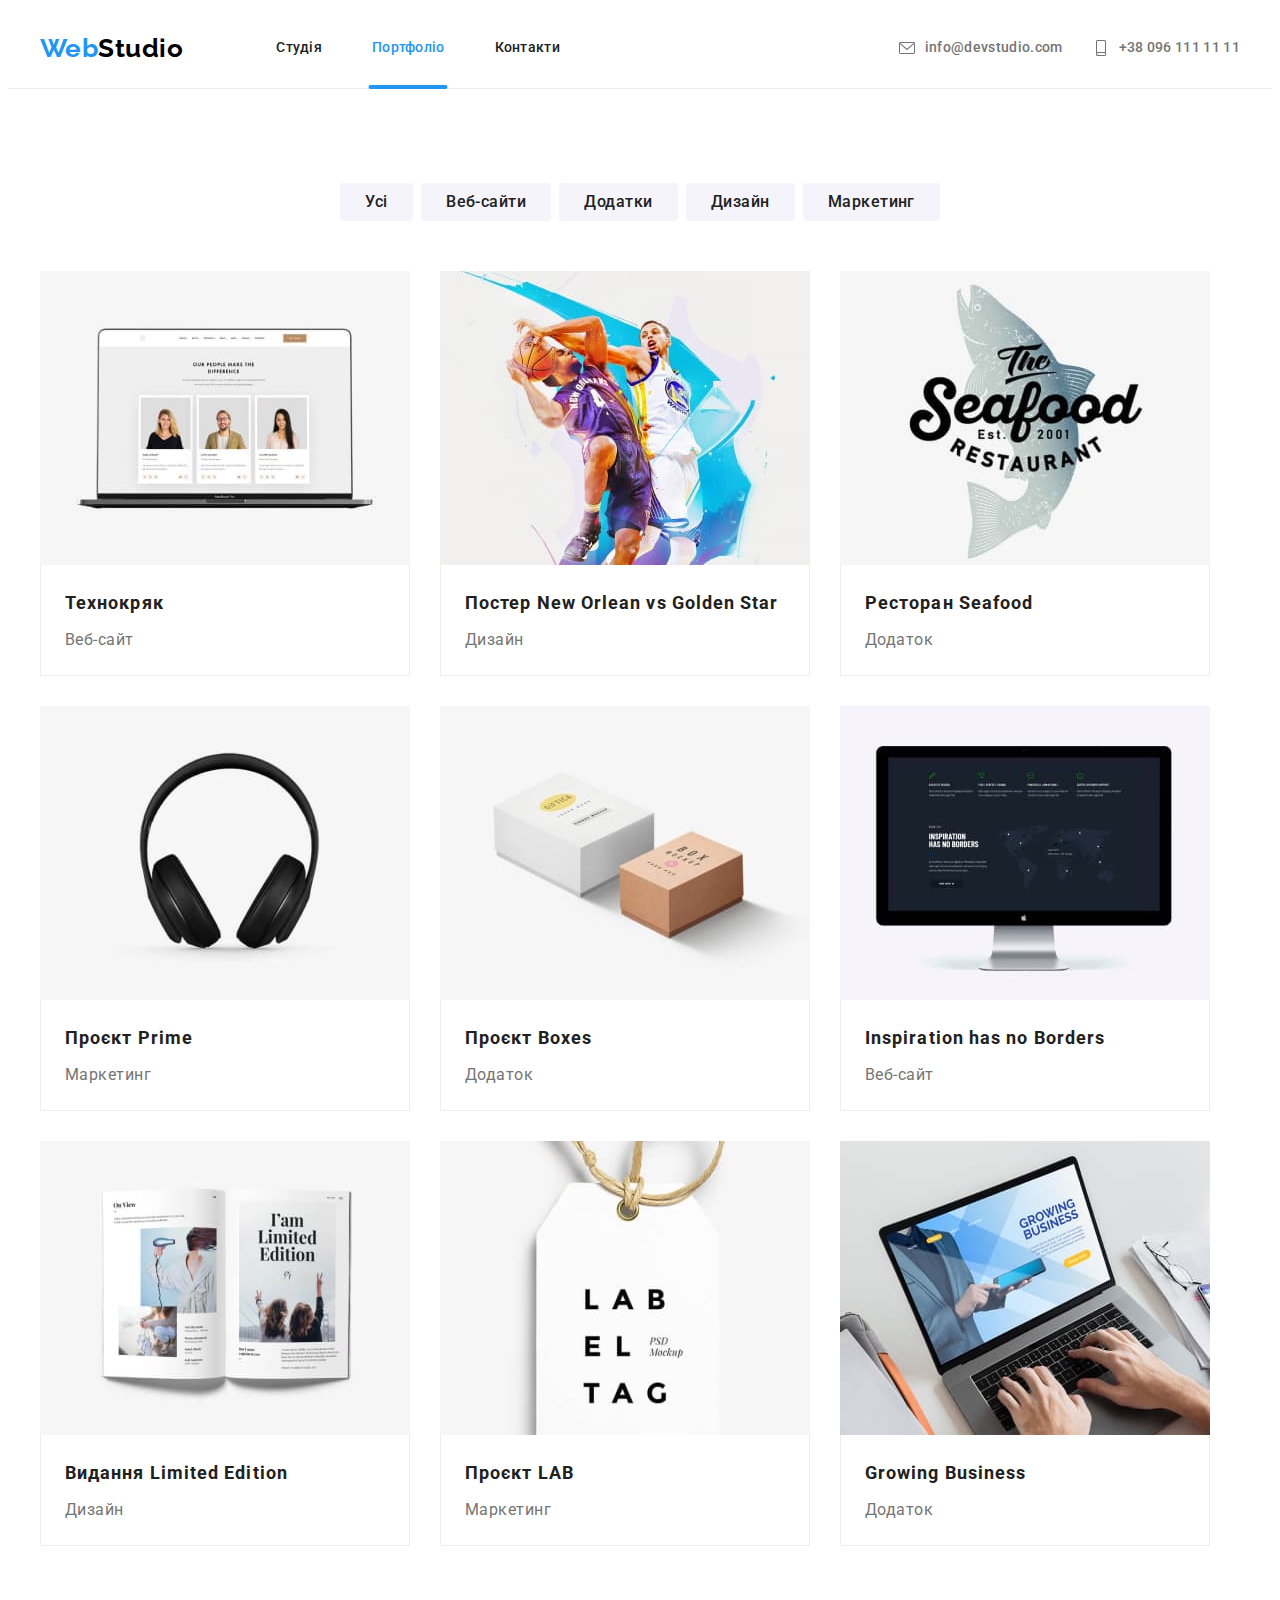
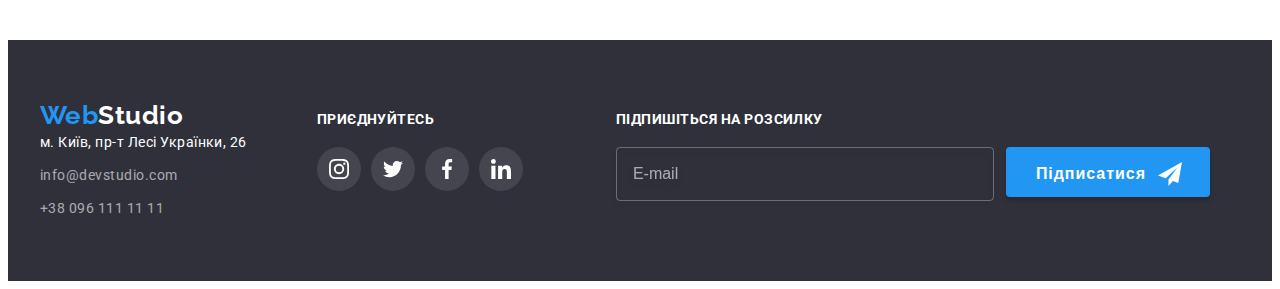
==== portfolio.html @ 5b5dfcc7 "did sass" ====
<!DOCTYPE html>
<html lang="uk">
  <head>
    <meta charset="UTF-8" />
    <meta http-equiv="X-UA-Compatible" content="IE=edge" />
    <meta name="viewport" content="width=device-width, initial-scale=1.0" />
    <title>Portfolio</title>
    <link
      href="https://fonts.googleapis.com/css2?family=Raleway:wght@700&family=Roboto:wght@400;500;700;900&display=swap"
      rel="stylesheet"
    />
    <link
      rel="stylesheet"
      href="https://cdnjs.cloudflare.com/ajax/libs/modern-normalize/1.1.0/modern-normalize.min.css"
      integrity="sha512-wpPYUAdjBVSE4KJnH1VR1HeZfpl1ub8YT/NKx4PuQ5NmX2tKuGu6U/JRp5y+Y8XG2tV+wKQpNHVUX03MfMFn9Q=="
      crossorigin="anonymous"
      referrerpolicy="no-referrer"
    />
    <link rel="stylesheet" href="./css/styles.css" />
    <link rel="stylesheet" href="./css/main.min.css" />
  </head>
  <body class="page">
    <!--Header-->
    <header class="header">
      <!--Nav-->
      <div class="container header-container">
        <nav class="nav-container">
          <a href="./index.html" class="logo"
            >Web<span class="header-logo">Studio</span></a
          >
          <ul class="nav list">
            <li><a href="./index.html" class="link">Студія</a></li>
            <li><a href="./portfolio.html" class="link current">Портфоліо</a></li>
            <li><a href="" class="link">Контакти</a></li>
          </ul>
        </nav>
        <!--Contacts-->
        <ul class="header-contacts">
          <li class="contacts-item">
            <a href="mailto:info@devstudio.com" class="contacts-link">
              <svg class="contacts-icon" width="16px" height="16px">
                <use href="./images/icons.svg#icon-envelope"></use>
              </svg>
              info@devstudio.com</a
            >
          </li>
          <li class="contacts-item">
            <a href="tel:+380961111111" class="contacts-link">
              <svg class="contacts-icon" width="16px" height="16px">
                <use href="./images/icons.svg#icon-smartphone"></use>
              </svg>
              +38 096 111 11 11</a
            >
          </li>
        </ul>
      </div>
    </header>
    <!-- MAIN -->
    <main>
      <section class="section">
        <div class="container">
          <h1 class="visually-hidden">Портфоліо</h1>
          <!--Filters-->
          <ul class="filter">
            <li><button type="button" class="buttons">Усі</button></li>
            <li><button type="button" class="buttons">Веб-сайти</button></li>
            <li><button type="button" class="buttons">Додатки</button></li>
            <li><button type="button" class="buttons">Дизайн</button></li>
            <li><button type="button" class="buttons">Маркетинг</button></li>
          </ul>
          <!--Examples-->
          <ul class="example-list">
            <li class="example-cards">
              <a href="" class="link">
                <div class="example-wrap">
                  <img
                    src="./images/technokryak.jpg"
                    alt="web-site image"
                    width="370"
                  />
                  <p class="example-description">
                    Ресурс пропонує комплексні пропозиції з різним рівнем
                    функціоналу та сервісів. Все це дозволить відвідувачу
                    отримати вичерпні відомості про компанію чи приватну особу.
                  </p>
                </div>
                <div class="example-text">
                  <h2 class="title">Технокряк</h2>
                  <p class="paragraph">Веб-сайт</p>
                </div>
              </a>
            </li>
            <li class="example-cards">
              <a href="" class="link">
                <div class="example-wrap">
                  <img
                    src="./images/neworlean.jpg"
                    alt="poster image"
                    width="370"
                  />
                  <p class="example-description">
                    Ресурс пропонує комплексні пропозиції з різним рівнем
                    функціоналу та сервісів. Все це дозволить відвідувачу
                    отримати вичерпні відомості про компанію чи приватну особу.
                  </p>
                </div>
                <div class="example-text">
                  <h2 class="title">Постер New Orlean vs Golden Star</h2>
                  <p class="paragraph">Дизайн</p>
                </div>
              </a>
            </li>
            <li class="example-cards">
              <a href="" class="link">
                <div class="example-wrap">
                  <img
                    src="./images/seafood.jpg"
                    alt="restaurant logo"
                    width="370"
                  />
                  <p class="example-description">
                    Ресурс пропонує комплексні пропозиції з різним рівнем
                    функціоналу та сервісів. Все це дозволить відвідувачу
                    отримати вичерпні відомості про компанію чи приватну особу.
                  </p>
                </div>
                <div class="example-text">
                  <h2 class="title">Ресторан Seafood</h2>
                  <p class="paragraph">Додаток</p>
                </div>
              </a>
            </li>
            <li class="example-cards">
              <a href="" class="link">
                <div class="example-wrap">
                  <img src="./images/prime.jpg" alt="headphones" width="370" />
                  <p class="example-description">
                    Ресурс пропонує комплексні пропозиції з різним рівнем
                    функціоналу та сервісів. Все це дозволить відвідувачу
                    отримати вичерпні відомості про компанію чи приватну особу.
                  </p>
                </div>
                <div class="example-text">
                  <h2 class="title">Проєкт Prime</h2>
                  <p class="paragraph">Маркетинг</p>
                </div>
              </a>
            </li>
            <li class="example-cards">
              <a href="" class="link">
                <div class="example-wrap">
                  <img src="./images/boxes.jpg" alt="boxes" width="370" />
                  <p class="example-description">
                    Ресурс пропонує комплексні пропозиції з різним рівнем
                    функціоналу та сервісів. Все це дозволить відвідувачу
                    отримати вичерпні відомості про компанію чи приватну особу.
                  </p>
                </div>
                <div class="example-text">
                  <h2 class="title">Проєкт Boxes</h2>
                  <p class="paragraph">Додаток</p>
                </div>
              </a>
            </li>
            <li class="example-cards">
              <a href="" class="link">
                <div class="example-wrap">
                  <img
                    src="./images/inspiration.jpg"
                    alt="web-site image"
                    width="370"
                  />
                  <p class="example-description">
                    Ресурс пропонує комплексні пропозиції з різним рівнем
                    функціоналу та сервісів. Все це дозволить відвідувачу
                    отримати вичерпні відомості про компанію чи приватну особу.
                  </p>
                </div>
                <div class="example-text">
                  <h2 class="title">Inspiration has no Borders</h2>
                  <p class="paragraph">Веб-сайт</p>
                </div>
              </a>
            </li>
            <li class="example-cards">
              <a href="" class="link">
                <div class="example-wrap">
                  <img
                    src="./images/limited.jpg"
                    alt="magazine page"
                    width="370"
                  />
                  <p class="example-description">
                    Ресурс пропонує комплексні пропозиції з різним рівнем
                    функціоналу та сервісів. Все це дозволить відвідувачу
                    отримати вичерпні відомості про компанію чи приватну особу.
                  </p>
                </div>
                <div class="example-text">
                  <h2 class="title">Видання Limited Edition</h2>
                  <p class="paragraph">Дизайн</p>
                </div>
              </a>
            </li>
            <li class="example-cards">
              <a href="" class="link">
                <div class="example-wrap">
                  <img src="./images/lab.jpg" alt="label tag" width="370" />
                  <p class="example-description">
                    Ресурс пропонує комплексні пропозиції з різним рівнем
                    функціоналу та сервісів. Все це дозволить відвідувачу
                    отримати вичерпні відомості про компанію чи приватну особу.
                  </p>
                </div>
                <div class="example-text">
                  <h2 class="title">Проєкт LAB</h2>
                  <p class="paragraph">Маркетинг</p>
                </div>
              </a>
            </li>
            <li class="example-cards">
              <a href="" class="link">
                <div class="example-wrap">
                  <img src="./images/growing.jpg" alt="app image" width="370" />
                  <p class="example-description">
                    Ресурс пропонує комплексні пропозиції з різним рівнем
                    функціоналу та сервісів. Все це дозволить відвідувачу
                    отримати вичерпні відомості про компанію чи приватну особу.
                  </p>
                </div>
                <div class="example-text">
                  <h2 class="title">Growing Business</h2>
                  <p class="paragraph">Додаток</p>
                </div>
              </a>
            </li>
          </ul>
        </div>
      </section>
    </main>
    <!---Footer-->
    <footer class="footer">
      <div class="container footer">
        <div class="contacts">
          <a href="./index.html" class="logo"
            >Web<span class="footer-logo">Studio</span></a
          >
          <address class="contacts-address">
            <ul class="bottom-contacts-list">
              <li class="bottom-contacts-item">
                <a
                  href="https://goo.gl/maps/CPtrU1FHBa2aNyZL9"
                  target="_blank"
                  rel="noopener noreferrer nofollow"
                  class="address"
                  >м. Київ, пр-т Лесі Українки, 26</a
                >
              </li>
              <li class="bottom-contacts-item">
                <a
                  href="mailto:info@devstudio.com"
                  lang="en"
                  class="item-bottom"
                  >info@devstudio.com</a
                >
              </li>
              <li class="bottom-contacts-item">
                <a href="tel:+380961111111" class="item-bottom"
                  >+38 096 111 11 11</a
                >
              </li>
            </ul>
          </address>
        </div>
        <div class="follow">
          <p class="title">Приєднуйтесь</p>
          <ul class="follow-list">
            <li class="follow-item">
              <a href="" class="follow-link">
                <svg class="follow-icon" width="20px" height="20px">
                  <use href="./images/icons.svg#icon-instagram"></use>
                </svg>
              </a>
            </li>
            <li class="follow-item">
              <a href="" class="follow-link">
                <svg class="follow-icon" width="20px" height="20px">
                  <use href="./images/icons.svg#icon-twitter"></use>
                </svg>
              </a>
            </li>
            <li class="follow-item">
              <a href="" class="follow-link">
                <svg class="follow-icon" width="20px" height="20px">
                  <use href="./images/icons.svg#icon-facebook"></use>
                </svg>
              </a>
            </li>
            <li class="follow-item">
              <a href="" class="follow-link">
                <svg class="follow-icon" width="20px" height="20px">
                  <use href="./images/icons.svg#icon-linkedin"></use>
                </svg>
              </a>
            </li>
          </ul>
        </div>
        <div class="subscribe">
          <p class="subscribe-title">Підпишіться на розсилку</p>
           <form class="subscribe-form">
             <input
               type="email"
               class="subscribe-input"
               name="subscribe-mail"
               placeholder="E-mail"
             />
             <button type="button" class="subscribe-button">
               <svg class="subscribe-icon" width="24px" height="24px">
                 <use href="./images/icons.svg#icon-icon-send"></use></svg>Підписатися
             </button>
         </form>
       </div>
       </div>
     </footer>
  </body>
</html>
---- css/styles.css ----
/* project colors  */
/* logo color #000000 */
/* main text color #757575 */
/* second text color #212121 */
/* white text color #FFFFFF */
/* accent color #2196F3 */
/* bottom address text color rgba(255, 255, 255, 0.6) */
/*first  background color #F5F5F5 */
/* second background color #F5F4FA */
/* footer background color #2F303A */
/* header border color #ECECEC */



/* Body */


/* Header */

/* Logo */

/* Navigation */


/* Contacts */



/* Hero */

/* Sections */

/* Particular qualities */

/* Services */


/* Our team */


/* Clients */

/* Footer */



/* Portfolio */


/* filter */

/* Examples */

/* Modal */
---- css/main.min.css ----
:root{--primary-text-color: #757575;--title-text-color: #212121;--accent-color: #2196f3;--primary-logo-color: #000000;--bottom-text-color: rgba(255, 255, 255, 0.6);--primary-white-color: #ffffff;--primary-background-color: #ffffff;--secondary-background-color: #f5f4fa;--footer-background-color: #2f303a;--header-border-color: #ececec;--box-shadow-color: rgba(0, 0, 0, 0.15);--border-example-color: #eeeeee;--gra: linear-gradient(rgba(47, 48, 58, 0.4), rgba(47, 48, 58, 0.4));--icon-fill-color: #afb1b8;--footer-icon-color: rgba(255, 255, 255, 0.1);--transparent-accent-color: rgba(33, 150, 243, 0.9);--bg-backdrop: rgba(47, 48, 58, 0.4);--placeholder-color:rgba(117, 117, 117, 0.5)}h1,h2,h3,h4,h5,h6,p{margin:0}ul{padding-left:0;margin:0}img{display:block}.visually-hidden{position:absolute;width:1px;height:1px;margin:-1px;border:0;padding:0;white-space:nowrap;-webkit-clip-path:inset(100%);clip-path:inset(100%);clip:rect(0 0 0 0);overflow:hidden}.page{background-color:var(--primary-background-color);color:var(--primary-text-color);font-family:Roboto,sans-serif;letter-spacing:.03em}.container{margin:0 auto;width:1200px;padding:0 15px}.header{border-bottom:1px solid var(--header-border-color)}.header-container{display:flex}.logo{color:var(--accent-color);text-decoration:none;font-family:Raleway,sans-serif;font-weight:700;font-size:26px;line-height:1.19}.logo .header-logo{color:var(--primary-logo-color);text-decoration:none;font-size:26px;line-height:1.19}.logo .footer-logo{color:var(--primary-white-color);text-decoration:none;font-size:26px;line-height:1.19}.nav-container{display:flex;align-items:center}.nav.list{list-style-type:none;display:flex;gap:50px;margin-left:93px}.nav .link{color:var(--title-text-color);text-decoration:none;font-style:medium;font-weight:500;font-size:14px;line-height:1.14;letter-spacing:.02em;display:block;padding:32px 0px;position:relative;transition-property:color;transition-duration:250ms;transition-timing-function:cubic-bezier(0.4, 0, 0.2, 1)}.nav .link:hover,.nav .link:focus{color:var(--accent-color)}.nav .link.current{color:var(--accent-color)}.nav .link.current::after{content:"";position:absolute;display:block;height:4px;width:109%;bottom:-1px;left:50%;transform:translateX(-50%);border-radius:2px;background-color:var(--accent-color)}.header-contacts{list-style-type:none;display:flex;align-items:center;margin-left:auto;gap:30px;letter-spacing:.02em}.header-contacts .contacts-link{color:var(--primary-text-color);text-decoration:none;font-weight:500;font-size:14px;line-height:1.14;display:flex;align-items:center;gap:10px;transition-property:color;transition-duration:250ms;transition-timing-function:cubic-bezier(0.4, 0, 0.2, 1)}.header-contacts .contacts-link:hover,.header-contacts .contacts-link:focus{color:var(--accent-color)}.contacts-icon{fill:currentColor}.hero{color:var(--primary-white-color);background-color:var(--footer-background-color);background-image:var(--gra),url(../images/hero-backgr-img.jpg);background-size:cover;background-position:center;background-repeat:no-repeat;max-width:1600px;margin:0 auto;padding-top:200px;padding-bottom:200px}.hero-title{font-size:44px;font-weight:900;line-height:1.36;text-align:center;letter-spacing:.06em;text-transform:uppercase;width:696px;margin:0 auto 30px}.hero-button{color:var(--primary-white-color);background-color:var(--accent-color);min-width:216px;font-family:inherit;font-weight:700;font-size:16px;line-height:1.88;display:flex;align-items:center;text-align:center;letter-spacing:.06em;cursor:pointer;border:rgba(0,0,0,0);border-radius:4px;box-shadow:0px 4px 4px var(--box-shadow-color);padding:10px 32px;margin:0 auto}.section{padding-top:94px;padding-bottom:94px}.section .title{margin-bottom:10px}.section-title{color:var(--title-text-color);font-weight:700;font-size:36px;line-height:1.17;text-align:center;margin-bottom:50px}.quality-list{list-style-type:none;display:flex;gap:30px}.quality-list .title{color:var(--title-text-color);font-weight:700;font-size:14px;line-height:1.14;text-transform:uppercase}.quality-img{width:270px;height:120px;background:var(--secondary-background-color);border-radius:4px;margin-bottom:30px;display:flex;justify-content:center;align-items:center}.quality-text{font-size:14px;line-height:1.71}.section.services{padding-top:0}.services-list{list-style-type:none;display:flex;gap:30px}.services-item{position:relative}.services-text{font-weight:700;font-size:14px;line-height:1.1428571429;text-align:center;text-transform:uppercase;color:var(--primary-white-color);background-color:rgba(47,48,58,.8);position:absolute;bottom:0;width:100%;display:flex;justify-content:center;padding-top:27px;padding-bottom:27px}.team{background-color:var(--secondary-background-color)}.team-list{list-style-type:none;display:flex;gap:30px}.team-list .title{color:var(--title-text-color);font-weight:500;font-size:16px;line-height:1.19}.team-items{box-shadow:0px 1px 3px rgba(0,0,0,.12),0px 1px 1px rgba(0,0,0,.14),0px 2px 1px rgba(0,0,0,.2);border-radius:0px 0px 4px 4px;background-color:var(--primary-background-color)}.team-description{text-align:center;padding-top:30px;padding-bottom:30px}.team-text{line-height:1.19;margin-bottom:16px}.team-soc-list{list-style-type:none;display:flex;justify-content:center;gap:10px}.team-soc-item{width:44px;height:44px}.team-soc-link{width:100%;height:100%;border-radius:50%;background-color:rgba(0,0,0,0);display:flex;align-items:center;justify-content:center;transition-property:background-color;transition-duration:250ms;transition-timing-function:cubic-bezier(0.4, 0, 0.2, 1)}.team-soc-link:hover,.team-soc-link:focus{background-color:var(--accent-color)}.team-soc-icon{fill:var(--icon-fill-color);transition-property:fill;transition-duration:250ms;transition-timing-function:cubic-bezier(0.4, 0, 0.2, 1)}.team-soc-link:hover .team-soc-icon,.team-soc-link:focus .team-soc-icon{fill:var(--primary-white-color)}.clients-list{list-style-type:none;display:flex;justify-content:center;gap:30px}.clients-item{width:170px;height:92px}.clients-link{width:100%;height:100%;display:flex;border:1px solid var(--icon-fill-color);border-radius:4px;justify-content:center;align-items:center;transition-property:border-color;transition-duration:250ms;transition-timing-function:cubic-bezier(0.4, 0, 0.2, 1)}.clients-link:hover,.clients-link:focus{border-color:var(--accent-color)}.clients-icon{fill:var(--icon-fill-color);transition-property:fill;transition-duration:250ms;transition-timing-function:cubic-bezier(0.4, 0, 0.2, 1)}.clients-link:hover .clients-icon,.clients-link:focus .clients-icon{fill:var(--accent-color)}.footer{background-color:var(--footer-background-color);padding-top:60px;padding-bottom:60px}.container.footer{display:flex;padding:0 15px;align-items:baseline}.address-tag{margin-top:20px}.bottom-contacts-item:not(:last-child){margin-bottom:9px}.bottom-contacts-list{list-style-type:none;font-style:normal;font-size:14px;line-height:1.71}.bottom-contacts-list .address{color:var(--primary-white-color);text-decoration:none}.bottom-contacts-list .item-bottom{color:var(--bottom-text-color);text-decoration:none;transition-property:color;transition-duration:250ms;transition-timing-function:cubic-bezier(0.4, 0, 0.2, 1)}.bottom-contacts-list .item-bottom:hover,.bottom-contacts-list .item-bottom:focus{color:var(--accent-color)}.follow{margin-left:70px}.follow .title{font-style:normal;font-weight:700;font-size:14px;line-height:1.1428571429;letter-spacing:.03em;text-transform:uppercase;color:var(--primary-white-color);margin-bottom:20px}.follow-list{list-style-type:none;display:flex;gap:10px}.follow-item{width:44px;height:44px}.follow-link{width:100%;height:100%;border-radius:50%;background-color:var(--footer-icon-color);display:flex;align-items:center;justify-content:center;transition-property:background-color;transition-duration:250ms;transition-timing-function:cubic-bezier(0.4, 0, 0.2, 1)}.follow-link:hover,.follow-link:focus{background-color:var(--accent-color)}.follow-icon{fill:var(--primary-white-color)}.filter{list-style-type:none;margin-bottom:50px;display:flex;gap:8px;justify-content:center}.filter .buttons{color:var(--title-text-color);background-color:var(--secondary-background-color);min-width:73px;display:block;cursor:pointer;font-family:inherit;font-weight:500;font-size:16px;line-height:1.63;text-align:center;letter-spacing:.03em;border:rgba(0,0,0,0);border-radius:4px;padding:6px 25px;transition-property:background-color,color,box-shadow;transition-duration:250ms;transition-timing-function:cubic-bezier(0.4, 0, 0.2, 1)}.filter .buttons:hover,.filter .buttons:focus{color:var(--primary-white-color);background-color:var(--accent-color);box-shadow:0px 3px 1px rgba(0,0,0,.1),0px 1px 2px rgba(0,0,0,.08),0px 2px 2px rgba(0,0,0,.12)}.example-list{list-style-type:none;display:flex;gap:30px;flex-wrap:wrap}.example-cards{background-color:var(--primary-background-color);transition-property:box-shadow,transform;transition-duration:250ms;transition-timing-function:cubic-bezier(0.4, 0, 0.2, 1)}.example-cards:hover,.example-cards:focus{box-shadow:0px 1px 1px rgba(0,0,0,.12),0px 4px 4px rgba(0,0,0,.06),1px 4px 6px rgba(0,0,0,.16)}.example-cards:hover .example-description{transform:translateY(0)}.example-list .link{text-decoration:none}.example-wrap{position:relative;overflow:hidden}.example-description{font-size:18px;line-height:1.5555555556;color:var(--primary-white-color);background-color:var(--transparent-accent-color);padding:63px 24px;height:100%;position:absolute;top:0;transform:translateY(100%);transition-property:transform;transition-duration:250ms;transition-timing-function:cubic-bezier(0.4, 0, 0.2, 1);overflow:auto}.example-text{padding:20px 24px;border:1px solid var(--border-example-color);border-top:none}.example-list .title{color:var(--title-text-color);margin-bottom:4px;font-weight:700;font-size:18px;line-height:2;letter-spacing:.06em}.example-list .paragraph{color:var(--primary-text-color);font-size:16px;line-height:1.875}.backdrop{position:fixed;top:0;width:100%;height:100%;background-color:var(--bg-backdrop);opacity:1;transition:opacity 250ms cubic-bezier(0.4, 0, 0.2, 1),visibility 250ms cubic-bezier(0.4, 0, 0.2, 1)}.modal{width:528px;min-height:581px;background-color:var(--primary-background-color);padding:40px;box-shadow:0px 1px 3px rgba(0,0,0,.12),0px 1px 1px rgba(0,0,0,.14),0px 2px 1px rgba(0,0,0,.2);border-radius:4px;position:absolute;top:50%;left:50%;transform:translate(-50%, -50%) scaleX(1);transition-property:transform;transition-duration:250ms;transition-timing-function:cubic-bezier(0.4, 0, 0.2, 1)}.backdrop.is-hidden .modal{transform:translate(-50%, -50%) scaleX(0)}.modal-close{position:absolute;top:8px;right:8px;width:30px;height:30px;border:1px solid rgba(0,0,0,.2);background-color:rgba(0,0,0,0);border-radius:50%;cursor:pointer;display:flex;justify-content:center;align-items:center;transition-property:fill;transition-duration:250ms;transition-timing-function:cubic-bezier(0.4, 0, 0.2, 1)}.modal-close:hover .button-icon{fill:var(--accent-color)}.button-icon{fill:#000;transition-property:fill;transition-duration:250ms;transition-timing-function:cubic-bezier(0.4, 0, 0.2, 1)}.modal-title{font-style:normal;font-weight:700;font-size:20px;line-height:1.15;color:var(--title-text-color);text-align:center;margin-bottom:12px}.modal-field{margin-bottom:10px}.modal-field.comment{margin:20px 0 0}.input-text{font-style:normal;font-weight:400;font-size:12px;line-height:1.1666666667;display:flex;letter-spacing:.01em;color:var(--primary-text-color);margin-bottom:4px}.input-wrap{position:relative}.modal-input{width:100%;height:40px;border:1px solid rgba(33,33,33,.2);border-radius:4px;padding-left:42px;outline:rgba(0,0,0,0);transition-property:border-color;transition-duration:250ms;transition-timing-function:cubic-bezier(0.4, 0, 0.2, 1)}.modal-input:focus{border-color:var(--accent-color)}.modal-input:focus+.modal-icon{fill:var(--accent-color)}.modal-icon{position:absolute;left:12px;top:50%;transform:translateY(-50%);transition-property:fill;transition-duration:250ms;transition-timing-function:cubic-bezier(0.4, 0, 0.2, 1)}.input-message{width:100%;height:120px;border:1px solid rgba(33,33,33,.2);border-radius:4px;padding:12px 16px;resize:none;margin:0;outline:rgba(0,0,0,0);transition-property:border-color;transition-duration:250ms;transition-timing-function:cubic-bezier(0.4, 0, 0.2, 1)}.input-message::-moz-placeholder{font-weight:400;font-size:12px;line-height:1.1666666667;letter-spacing:.01em;color:var(--placeholder-color)}.input-message:-ms-input-placeholder{font-weight:400;font-size:12px;line-height:1.1666666667;letter-spacing:.01em;color:var(--placeholder-color)}.input-message::placeholder{font-weight:400;font-size:12px;line-height:1.1666666667;letter-spacing:.01em;color:var(--placeholder-color)}.input-message:focus{border-color:var(--accent-color)}.check-text{font-style:normal;font-weight:400;font-size:14px;line-height:1.7142857143;color:var(--primary-text-color);display:flex;align-items:center;justify-content:center;display:flex}.check-text span{width:16px;height:15px;border:2px solid #000;border-radius:2px;margin-right:8px;display:flex;align-items:center;justify-content:center;fill:rgba(0,0,0,0)}.privacy-link{color:var(--accent-color);font-style:normal;font-weight:400;font-size:14px;line-height:1.7142857143;margin-left:3px}.modal-check:checked+.check-text span{background-color:var(--accent-color);border:none;fill:var(--primary-white-color)}.modal-button{font-style:normal;font-weight:700;font-size:16px;line-height:1.875;letter-spacing:.06em;color:var(--primary-white-color);background-color:var(--accent-color);box-shadow:0px 4px 4px rgba(0,0,0,.15);border-radius:4px;border-color:rgba(0,0,0,0);display:flex;min-width:200px;align-items:center;justify-content:center;cursor:pointer;padding:10px 52px;margin-top:30px;margin-left:auto;margin-right:auto;margin-bottom:0}.is-hidden{opacity:0;visibility:hidden;pointer-events:none}.subscribe{margin-left:93px}.subscribe-title{font-style:normal;font-weight:700;font-size:14px;line-height:1.1428571429;text-transform:uppercase;color:var(--primary-white-color);margin-bottom:20px}.subscribe-form{position:relative;display:flex;justify-content:center}.subscribe-input{width:358px;height:50px;border:1px solid rgba(255,255,255,.3);filter:drop-shadow(0px 4px 4px rgba(0, 0, 0, 0.15));border-radius:4px;background-color:rgba(0,0,0,0);outline:none;padding-left:16px;color:var(--primary-white-color)}.subscribe-input::-moz-placeholder{font-weight:400;font-size:16px;line-height:1.25;display:flex;align-items:center;color:rgba(255,255,255,.6)}.subscribe-input:-ms-input-placeholder{font-weight:400;font-size:16px;line-height:1.25;display:flex;align-items:center;color:rgba(255,255,255,.6)}.subscribe-input::placeholder{font-weight:400;font-size:16px;line-height:1.25;display:flex;align-items:center;color:rgba(255,255,255,.6)}.subscribe-button{height:50px;font-style:normal;font-weight:700;font-size:16px;line-height:1.875;letter-spacing:.06em;color:var(--primary-white-color);background-color:var(--accent-color);box-shadow:0px 4px 4px rgba(0,0,0,.15);border-radius:4px;border-color:rgba(0,0,0,0);min-width:200px;align-items:center;justify-content:center;cursor:pointer;margin-left:12px;padding:10px 62px 10px 28px}.subscribe-icon{fill:var(--primary-white-color);position:absolute;top:50%;transform:translateY(-50%);right:28px}/*# sourceMappingURL=main.min.css.map */
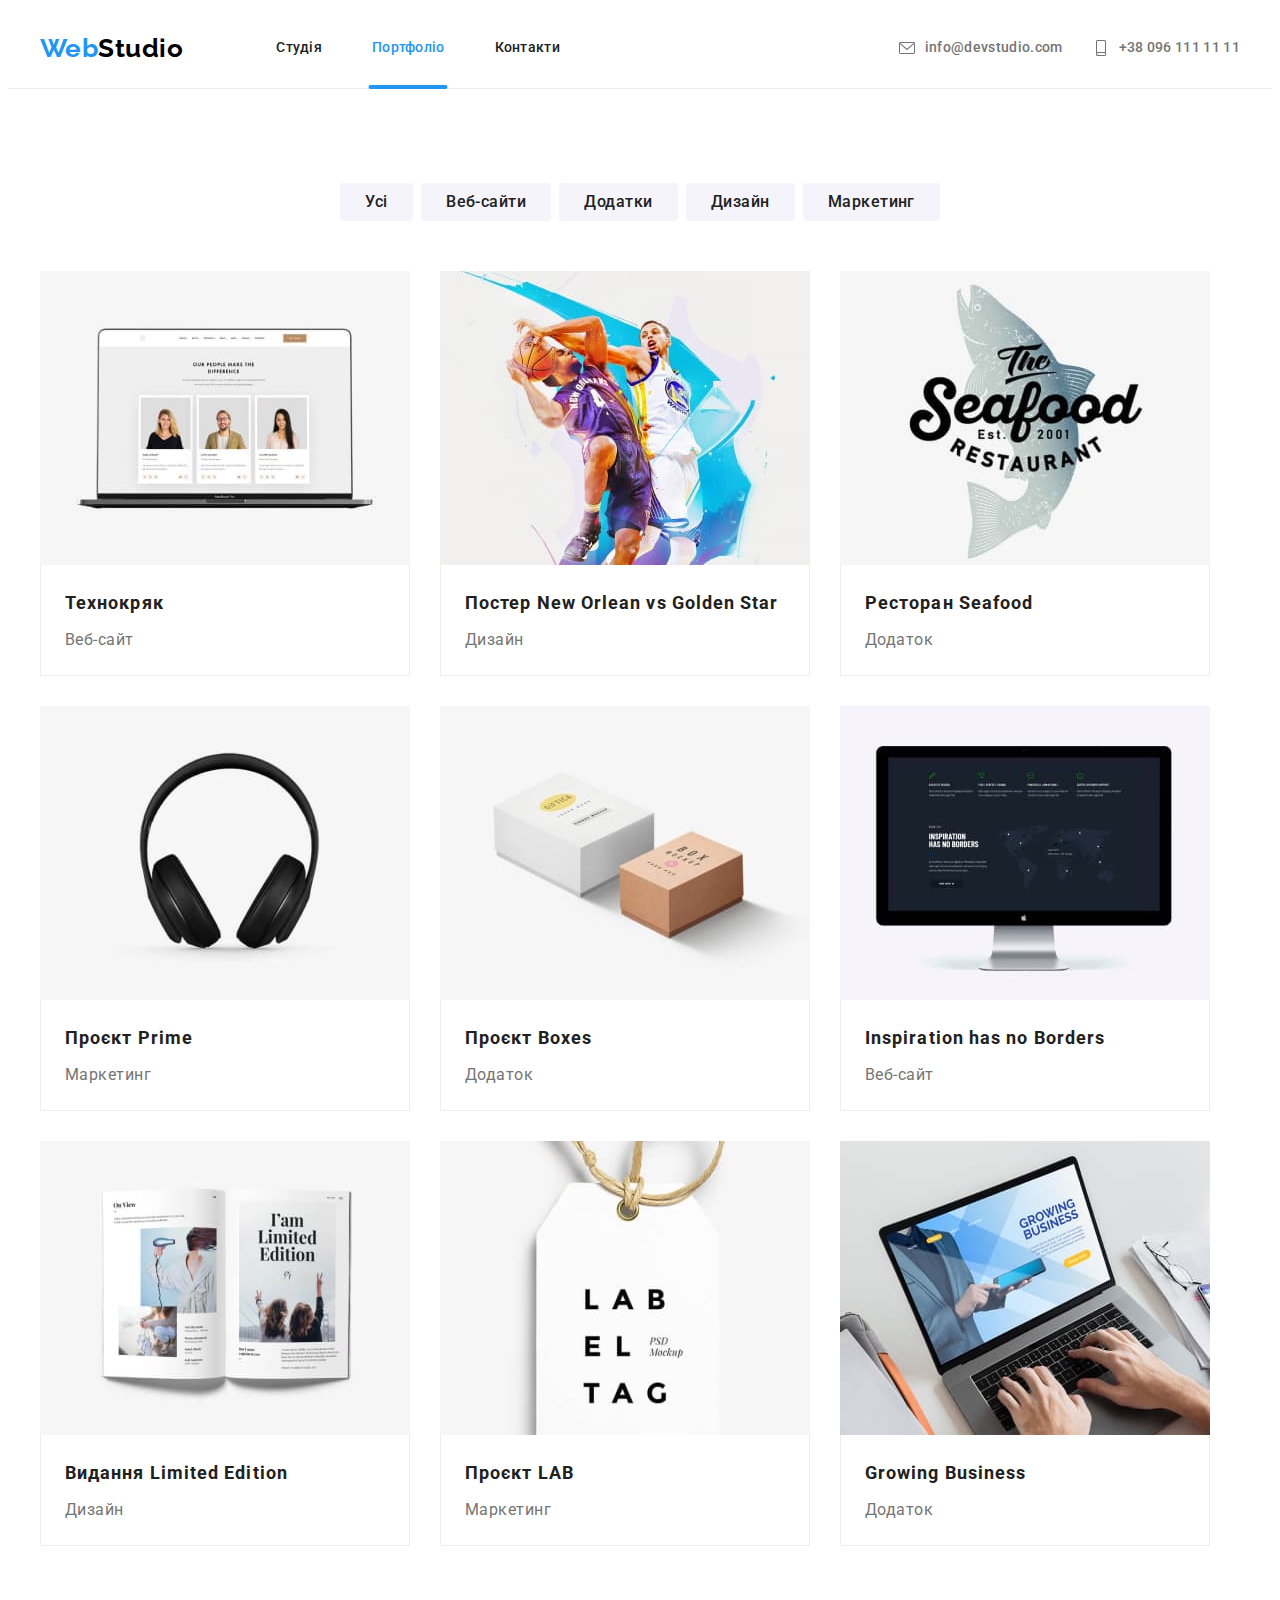
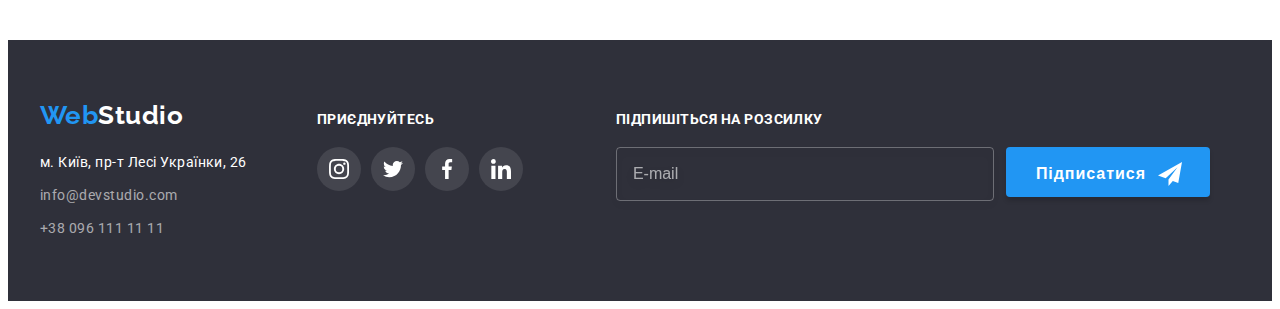
==== commit 8822619b: "finally did bem in nav,qualities,team,clients" ====
--- a/portfolio.html
+++ b/portfolio.html
@@ -16,37 +16,36 @@
       crossorigin="anonymous"
       referrerpolicy="no-referrer"
     />
-    <link rel="stylesheet" href="./css/styles.css" />
-    <link rel="stylesheet" href="./css/main.min.css" />
+    <link rel="stylesheet" href="./css/main.min.css"/>
   </head>
   <body class="page">
     <!--Header-->
     <header class="header">
       <!--Nav-->
-      <div class="container header-container">
+      <div class="container header__container">
         <nav class="nav-container">
           <a href="./index.html" class="logo"
             >Web<span class="header-logo">Studio</span></a
           >
           <ul class="nav list">
-            <li><a href="./index.html" class="link">Студія</a></li>
-            <li><a href="./portfolio.html" class="link current">Портфоліо</a></li>
-            <li><a href="" class="link">Контакти</a></li>
+            <li><a href="./index.html" class="nav__link">Студія</a></li>
+            <li><a href="./portfolio.html" class="nav__link current">Портфоліо</a></li>
+            <li><a href="" class="nav__link">Контакти</a></li>
           </ul>
         </nav>
         <!--Contacts-->
-        <ul class="header-contacts">
-          <li class="contacts-item">
-            <a href="mailto:info@devstudio.com" class="contacts-link">
-              <svg class="contacts-icon" width="16px" height="16px">
+        <ul class="head-contacts">
+          <li class="head-contacts__item">
+            <a href="mailto:info@devstudio.com" class="head-contacts__link">
+              <svg class="head-contacts__icon" width="16px" height="16px">
                 <use href="./images/icons.svg#icon-envelope"></use>
               </svg>
               info@devstudio.com</a
             >
           </li>
-          <li class="contacts-item">
-            <a href="tel:+380961111111" class="contacts-link">
-              <svg class="contacts-icon" width="16px" height="16px">
+          <li class="head-contacts__item">
+            <a href="tel:+380961111111" class="head-contacts__link">
+              <svg class="head-contacts__icon" width="16px" height="16px">
                 <use href="./images/icons.svg#icon-smartphone"></use>
               </svg>
               +38 096 111 11 11</a
--- a/css/main.min.css
+++ b/css/main.min.css
@@ -1 +1 @@
-:root{--primary-text-color: #757575;--title-text-color: #212121;--accent-color: #2196f3;--primary-logo-color: #000000;--bottom-text-color: rgba(255, 255, 255, 0.6);--primary-white-color: #ffffff;--primary-background-color: #ffffff;--secondary-background-color: #f5f4fa;--footer-background-color: #2f303a;--header-border-color: #ececec;--box-shadow-color: rgba(0, 0, 0, 0.15);--border-example-color: #eeeeee;--gra: linear-gradient(rgba(47, 48, 58, 0.4), rgba(47, 48, 58, 0.4));--icon-fill-color: #afb1b8;--footer-icon-color: rgba(255, 255, 255, 0.1);--transparent-accent-color: rgba(33, 150, 243, 0.9);--bg-backdrop: rgba(47, 48, 58, 0.4);--placeholder-color:rgba(117, 117, 117, 0.5)}h1,h2,h3,h4,h5,h6,p{margin:0}ul{padding-left:0;margin:0}img{display:block}.visually-hidden{position:absolute;width:1px;height:1px;margin:-1px;border:0;padding:0;white-space:nowrap;-webkit-clip-path:inset(100%);clip-path:inset(100%);clip:rect(0 0 0 0);overflow:hidden}.page{background-color:var(--primary-background-color);color:var(--primary-text-color);font-family:Roboto,sans-serif;letter-spacing:.03em}.container{margin:0 auto;width:1200px;padding:0 15px}.header{border-bottom:1px solid var(--header-border-color)}.header-container{display:flex}.logo{color:var(--accent-color);text-decoration:none;font-family:Raleway,sans-serif;font-weight:700;font-size:26px;line-height:1.19}.logo .header-logo{color:var(--primary-logo-color);text-decoration:none;font-size:26px;line-height:1.19}.logo .footer-logo{color:var(--primary-white-color);text-decoration:none;font-size:26px;line-height:1.19}.nav-container{display:flex;align-items:center}.nav.list{list-style-type:none;display:flex;gap:50px;margin-left:93px}.nav .link{color:var(--title-text-color);text-decoration:none;font-style:medium;font-weight:500;font-size:14px;line-height:1.14;letter-spacing:.02em;display:block;padding:32px 0px;position:relative;transition-property:color;transition-duration:250ms;transition-timing-function:cubic-bezier(0.4, 0, 0.2, 1)}.nav .link:hover,.nav .link:focus{color:var(--accent-color)}.nav .link.current{color:var(--accent-color)}.nav .link.current::after{content:"";position:absolute;display:block;height:4px;width:109%;bottom:-1px;left:50%;transform:translateX(-50%);border-radius:2px;background-color:var(--accent-color)}.header-contacts{list-style-type:none;display:flex;align-items:center;margin-left:auto;gap:30px;letter-spacing:.02em}.header-contacts .contacts-link{color:var(--primary-text-color);text-decoration:none;font-weight:500;font-size:14px;line-height:1.14;display:flex;align-items:center;gap:10px;transition-property:color;transition-duration:250ms;transition-timing-function:cubic-bezier(0.4, 0, 0.2, 1)}.header-contacts .contacts-link:hover,.header-contacts .contacts-link:focus{color:var(--accent-color)}.contacts-icon{fill:currentColor}.hero{color:var(--primary-white-color);background-color:var(--footer-background-color);background-image:var(--gra),url(../images/hero-backgr-img.jpg);background-size:cover;background-position:center;background-repeat:no-repeat;max-width:1600px;margin:0 auto;padding-top:200px;padding-bottom:200px}.hero-title{font-size:44px;font-weight:900;line-height:1.36;text-align:center;letter-spacing:.06em;text-transform:uppercase;width:696px;margin:0 auto 30px}.hero-button{color:var(--primary-white-color);background-color:var(--accent-color);min-width:216px;font-family:inherit;font-weight:700;font-size:16px;line-height:1.88;display:flex;align-items:center;text-align:center;letter-spacing:.06em;cursor:pointer;border:rgba(0,0,0,0);border-radius:4px;box-shadow:0px 4px 4px var(--box-shadow-color);padding:10px 32px;margin:0 auto}.section{padding-top:94px;padding-bottom:94px}.section .title{margin-bottom:10px}.section-title{color:var(--title-text-color);font-weight:700;font-size:36px;line-height:1.17;text-align:center;margin-bottom:50px}.quality-list{list-style-type:none;display:flex;gap:30px}.quality-list .title{color:var(--title-text-color);font-weight:700;font-size:14px;line-height:1.14;text-transform:uppercase}.quality-img{width:270px;height:120px;background:var(--secondary-background-color);border-radius:4px;margin-bottom:30px;display:flex;justify-content:center;align-items:center}.quality-text{font-size:14px;line-height:1.71}.section.services{padding-top:0}.services-list{list-style-type:none;display:flex;gap:30px}.services-item{position:relative}.services-text{font-weight:700;font-size:14px;line-height:1.1428571429;text-align:center;text-transform:uppercase;color:var(--primary-white-color);background-color:rgba(47,48,58,.8);position:absolute;bottom:0;width:100%;display:flex;justify-content:center;padding-top:27px;padding-bottom:27px}.team{background-color:var(--secondary-background-color)}.team-list{list-style-type:none;display:flex;gap:30px}.team-list .title{color:var(--title-text-color);font-weight:500;font-size:16px;line-height:1.19}.team-items{box-shadow:0px 1px 3px rgba(0,0,0,.12),0px 1px 1px rgba(0,0,0,.14),0px 2px 1px rgba(0,0,0,.2);border-radius:0px 0px 4px 4px;background-color:var(--primary-background-color)}.team-description{text-align:center;padding-top:30px;padding-bottom:30px}.team-text{line-height:1.19;margin-bottom:16px}.team-soc-list{list-style-type:none;display:flex;justify-content:center;gap:10px}.team-soc-item{width:44px;height:44px}.team-soc-link{width:100%;height:100%;border-radius:50%;background-color:rgba(0,0,0,0);display:flex;align-items:center;justify-content:center;transition-property:background-color;transition-duration:250ms;transition-timing-function:cubic-bezier(0.4, 0, 0.2, 1)}.team-soc-link:hover,.team-soc-link:focus{background-color:var(--accent-color)}.team-soc-icon{fill:var(--icon-fill-color);transition-property:fill;transition-duration:250ms;transition-timing-function:cubic-bezier(0.4, 0, 0.2, 1)}.team-soc-link:hover .team-soc-icon,.team-soc-link:focus .team-soc-icon{fill:var(--primary-white-color)}.clients-list{list-style-type:none;display:flex;justify-content:center;gap:30px}.clients-item{width:170px;height:92px}.clients-link{width:100%;height:100%;display:flex;border:1px solid var(--icon-fill-color);border-radius:4px;justify-content:center;align-items:center;transition-property:border-color;transition-duration:250ms;transition-timing-function:cubic-bezier(0.4, 0, 0.2, 1)}.clients-link:hover,.clients-link:focus{border-color:var(--accent-color)}.clients-icon{fill:var(--icon-fill-color);transition-property:fill;transition-duration:250ms;transition-timing-function:cubic-bezier(0.4, 0, 0.2, 1)}.clients-link:hover .clients-icon,.clients-link:focus .clients-icon{fill:var(--accent-color)}.footer{background-color:var(--footer-background-color);padding-top:60px;padding-bottom:60px}.container.footer{display:flex;padding:0 15px;align-items:baseline}.address-tag{margin-top:20px}.bottom-contacts-item:not(:last-child){margin-bottom:9px}.bottom-contacts-list{list-style-type:none;font-style:normal;font-size:14px;line-height:1.71}.bottom-contacts-list .address{color:var(--primary-white-color);text-decoration:none}.bottom-contacts-list .item-bottom{color:var(--bottom-text-color);text-decoration:none;transition-property:color;transition-duration:250ms;transition-timing-function:cubic-bezier(0.4, 0, 0.2, 1)}.bottom-contacts-list .item-bottom:hover,.bottom-contacts-list .item-bottom:focus{color:var(--accent-color)}.follow{margin-left:70px}.follow .title{font-style:normal;font-weight:700;font-size:14px;line-height:1.1428571429;letter-spacing:.03em;text-transform:uppercase;color:var(--primary-white-color);margin-bottom:20px}.follow-list{list-style-type:none;display:flex;gap:10px}.follow-item{width:44px;height:44px}.follow-link{width:100%;height:100%;border-radius:50%;background-color:var(--footer-icon-color);display:flex;align-items:center;justify-content:center;transition-property:background-color;transition-duration:250ms;transition-timing-function:cubic-bezier(0.4, 0, 0.2, 1)}.follow-link:hover,.follow-link:focus{background-color:var(--accent-color)}.follow-icon{fill:var(--primary-white-color)}.filter{list-style-type:none;margin-bottom:50px;display:flex;gap:8px;justify-content:center}.filter .buttons{color:var(--title-text-color);background-color:var(--secondary-background-color);min-width:73px;display:block;cursor:pointer;font-family:inherit;font-weight:500;font-size:16px;line-height:1.63;text-align:center;letter-spacing:.03em;border:rgba(0,0,0,0);border-radius:4px;padding:6px 25px;transition-property:background-color,color,box-shadow;transition-duration:250ms;transition-timing-function:cubic-bezier(0.4, 0, 0.2, 1)}.filter .buttons:hover,.filter .buttons:focus{color:var(--primary-white-color);background-color:var(--accent-color);box-shadow:0px 3px 1px rgba(0,0,0,.1),0px 1px 2px rgba(0,0,0,.08),0px 2px 2px rgba(0,0,0,.12)}.example-list{list-style-type:none;display:flex;gap:30px;flex-wrap:wrap}.example-cards{background-color:var(--primary-background-color);transition-property:box-shadow,transform;transition-duration:250ms;transition-timing-function:cubic-bezier(0.4, 0, 0.2, 1)}.example-cards:hover,.example-cards:focus{box-shadow:0px 1px 1px rgba(0,0,0,.12),0px 4px 4px rgba(0,0,0,.06),1px 4px 6px rgba(0,0,0,.16)}.example-cards:hover .example-description{transform:translateY(0)}.example-list .link{text-decoration:none}.example-wrap{position:relative;overflow:hidden}.example-description{font-size:18px;line-height:1.5555555556;color:var(--primary-white-color);background-color:var(--transparent-accent-color);padding:63px 24px;height:100%;position:absolute;top:0;transform:translateY(100%);transition-property:transform;transition-duration:250ms;transition-timing-function:cubic-bezier(0.4, 0, 0.2, 1);overflow:auto}.example-text{padding:20px 24px;border:1px solid var(--border-example-color);border-top:none}.example-list .title{color:var(--title-text-color);margin-bottom:4px;font-weight:700;font-size:18px;line-height:2;letter-spacing:.06em}.example-list .paragraph{color:var(--primary-text-color);font-size:16px;line-height:1.875}.backdrop{position:fixed;top:0;width:100%;height:100%;background-color:var(--bg-backdrop);opacity:1;transition:opacity 250ms cubic-bezier(0.4, 0, 0.2, 1),visibility 250ms cubic-bezier(0.4, 0, 0.2, 1)}.modal{width:528px;min-height:581px;background-color:var(--primary-background-color);padding:40px;box-shadow:0px 1px 3px rgba(0,0,0,.12),0px 1px 1px rgba(0,0,0,.14),0px 2px 1px rgba(0,0,0,.2);border-radius:4px;position:absolute;top:50%;left:50%;transform:translate(-50%, -50%) scaleX(1);transition-property:transform;transition-duration:250ms;transition-timing-function:cubic-bezier(0.4, 0, 0.2, 1)}.backdrop.is-hidden .modal{transform:translate(-50%, -50%) scaleX(0)}.modal-close{position:absolute;top:8px;right:8px;width:30px;height:30px;border:1px solid rgba(0,0,0,.2);background-color:rgba(0,0,0,0);border-radius:50%;cursor:pointer;display:flex;justify-content:center;align-items:center;transition-property:fill;transition-duration:250ms;transition-timing-function:cubic-bezier(0.4, 0, 0.2, 1)}.modal-close:hover .button-icon{fill:var(--accent-color)}.button-icon{fill:#000;transition-property:fill;transition-duration:250ms;transition-timing-function:cubic-bezier(0.4, 0, 0.2, 1)}.modal-title{font-style:normal;font-weight:700;font-size:20px;line-height:1.15;color:var(--title-text-color);text-align:center;margin-bottom:12px}.modal-field{margin-bottom:10px}.modal-field.comment{margin:20px 0 0}.input-text{font-style:normal;font-weight:400;font-size:12px;line-height:1.1666666667;display:flex;letter-spacing:.01em;color:var(--primary-text-color);margin-bottom:4px}.input-wrap{position:relative}.modal-input{width:100%;height:40px;border:1px solid rgba(33,33,33,.2);border-radius:4px;padding-left:42px;outline:rgba(0,0,0,0);transition-property:border-color;transition-duration:250ms;transition-timing-function:cubic-bezier(0.4, 0, 0.2, 1)}.modal-input:focus{border-color:var(--accent-color)}.modal-input:focus+.modal-icon{fill:var(--accent-color)}.modal-icon{position:absolute;left:12px;top:50%;transform:translateY(-50%);transition-property:fill;transition-duration:250ms;transition-timing-function:cubic-bezier(0.4, 0, 0.2, 1)}.input-message{width:100%;height:120px;border:1px solid rgba(33,33,33,.2);border-radius:4px;padding:12px 16px;resize:none;margin:0;outline:rgba(0,0,0,0);transition-property:border-color;transition-duration:250ms;transition-timing-function:cubic-bezier(0.4, 0, 0.2, 1)}.input-message::-moz-placeholder{font-weight:400;font-size:12px;line-height:1.1666666667;letter-spacing:.01em;color:var(--placeholder-color)}.input-message:-ms-input-placeholder{font-weight:400;font-size:12px;line-height:1.1666666667;letter-spacing:.01em;color:var(--placeholder-color)}.input-message::placeholder{font-weight:400;font-size:12px;line-height:1.1666666667;letter-spacing:.01em;color:var(--placeholder-color)}.input-message:focus{border-color:var(--accent-color)}.check-text{font-style:normal;font-weight:400;font-size:14px;line-height:1.7142857143;color:var(--primary-text-color);display:flex;align-items:center;justify-content:center;display:flex}.check-text span{width:16px;height:15px;border:2px solid #000;border-radius:2px;margin-right:8px;display:flex;align-items:center;justify-content:center;fill:rgba(0,0,0,0)}.privacy-link{color:var(--accent-color);font-style:normal;font-weight:400;font-size:14px;line-height:1.7142857143;margin-left:3px}.modal-check:checked+.check-text span{background-color:var(--accent-color);border:none;fill:var(--primary-white-color)}.modal-button{font-style:normal;font-weight:700;font-size:16px;line-height:1.875;letter-spacing:.06em;color:var(--primary-white-color);background-color:var(--accent-color);box-shadow:0px 4px 4px rgba(0,0,0,.15);border-radius:4px;border-color:rgba(0,0,0,0);display:flex;min-width:200px;align-items:center;justify-content:center;cursor:pointer;padding:10px 52px;margin-top:30px;margin-left:auto;margin-right:auto;margin-bottom:0}.is-hidden{opacity:0;visibility:hidden;pointer-events:none}.subscribe{margin-left:93px}.subscribe-title{font-style:normal;font-weight:700;font-size:14px;line-height:1.1428571429;text-transform:uppercase;color:var(--primary-white-color);margin-bottom:20px}.subscribe-form{position:relative;display:flex;justify-content:center}.subscribe-input{width:358px;height:50px;border:1px solid rgba(255,255,255,.3);filter:drop-shadow(0px 4px 4px rgba(0, 0, 0, 0.15));border-radius:4px;background-color:rgba(0,0,0,0);outline:none;padding-left:16px;color:var(--primary-white-color)}.subscribe-input::-moz-placeholder{font-weight:400;font-size:16px;line-height:1.25;display:flex;align-items:center;color:rgba(255,255,255,.6)}.subscribe-input:-ms-input-placeholder{font-weight:400;font-size:16px;line-height:1.25;display:flex;align-items:center;color:rgba(255,255,255,.6)}.subscribe-input::placeholder{font-weight:400;font-size:16px;line-height:1.25;display:flex;align-items:center;color:rgba(255,255,255,.6)}.subscribe-button{height:50px;font-style:normal;font-weight:700;font-size:16px;line-height:1.875;letter-spacing:.06em;color:var(--primary-white-color);background-color:var(--accent-color);box-shadow:0px 4px 4px rgba(0,0,0,.15);border-radius:4px;border-color:rgba(0,0,0,0);min-width:200px;align-items:center;justify-content:center;cursor:pointer;margin-left:12px;padding:10px 62px 10px 28px}.subscribe-icon{fill:var(--primary-white-color);position:absolute;top:50%;transform:translateY(-50%);right:28px}/*# sourceMappingURL=main.min.css.map */+:root{--primary-text-color: #757575;--title-text-color: #212121;--accent-color: #2196f3;--primary-logo-color: #000000;--bottom-text-color: rgba(255, 255, 255, 0.6);--primary-white-color: #ffffff;--primary-background-color: #ffffff;--secondary-background-color: #f5f4fa;--footer-background-color: #2f303a;--header-border-color: #ececec;--box-shadow-color: rgba(0, 0, 0, 0.15);--border-example-color: #eeeeee;--gra: linear-gradient(rgba(47, 48, 58, 0.4), rgba(47, 48, 58, 0.4));--icon-fill-color: #afb1b8;--footer-icon-color: rgba(255, 255, 255, 0.1);--transparent-accent-color: rgba(33, 150, 243, 0.9);--bg-backdrop: rgba(47, 48, 58, 0.4);--placeholder-color:rgba(117, 117, 117, 0.5)}h1,h2,h3,h4,h5,h6,p{margin:0}ul{padding-left:0;margin:0}img{display:block}.visually-hidden{position:absolute;width:1px;height:1px;margin:-1px;border:0;padding:0;white-space:nowrap;-webkit-clip-path:inset(100%);clip-path:inset(100%);clip:rect(0 0 0 0);overflow:hidden}.page{background-color:var(--primary-background-color);color:var(--primary-text-color);font-family:Roboto,sans-serif;letter-spacing:.03em}.container{margin:0 auto;width:1200px;padding:0 15px}.header{border-bottom:1px solid var(--header-border-color)}.header__container{display:flex}.logo{color:var(--accent-color);text-decoration:none;font-family:Raleway,sans-serif;font-weight:700;font-size:26px;line-height:1.19}.logo .header-logo{font-size:26px;line-height:1.19;color:var(--primary-logo-color);text-decoration:none}.logo .footer-logo{font-size:26px;line-height:1.19;color:var(--primary-white-color);text-decoration:none}.nav-container{display:flex;align-items:center}.nav.list{list-style-type:none;display:flex;gap:50px;margin-left:93px}.nav__link{color:var(--title-text-color);text-decoration:none;font-weight:500;font-size:14px;line-height:1.14;letter-spacing:.02em;display:block;padding:32px 0px;position:relative;transition-property:color;transition-duration:250ms;transition-timing-function:cubic-bezier(0.4, 0, 0.2, 1)}.nav__link:hover,.nav__link:focus{color:var(--accent-color)}.nav__link.current{color:var(--accent-color)}.nav__link.current::after{content:"";position:absolute;display:block;height:4px;width:109%;bottom:-1px;left:50%;transform:translateX(-50%);border-radius:2px;background-color:var(--accent-color)}.head-contacts{list-style-type:none;display:flex;align-items:center;margin-left:auto;gap:30px;letter-spacing:.02em}.head-contacts__link{color:var(--primary-text-color);text-decoration:none;font-weight:500;font-size:14px;line-height:1.14;display:flex;align-items:center;gap:10px;transition-property:color;transition-duration:250ms;transition-timing-function:cubic-bezier(0.4, 0, 0.2, 1)}.head-contacts__link:hover,.head-contacts__link:focus{color:var(--accent-color)}.head-contacts__icon{fill:currentColor}.hero{color:var(--primary-white-color);background-color:var(--footer-background-color);background-image:var(--gra),url(../images/hero-backgr-img.jpg);background-size:cover;background-position:center;background-repeat:no-repeat;max-width:1600px;margin:0 auto;padding-top:200px;padding-bottom:200px}.hero__title{font-weight:900;font-size:44px;line-height:1.36;letter-spacing:.06em;text-transform:uppercase;text-align:center;width:696px;margin:0 auto 30px}.hero__button{font-family:inherit;font-weight:700;font-size:16px;line-height:1.88;letter-spacing:.06em;color:var(--primary-white-color);background-color:var(--accent-color);min-width:216px;display:flex;align-items:center;text-align:center;cursor:pointer;border:rgba(0,0,0,0);border-radius:4px;box-shadow:0px 4px 4px var(--box-shadow-color);padding:10px 32px;margin:0 auto}.section{padding-top:94px;padding-bottom:94px}.section .title{margin-bottom:10px}.section-title{color:var(--title-text-color);font-weight:700;font-size:36px;line-height:1.17;text-align:center;margin-bottom:50px}.quality-list{list-style-type:none;display:flex;gap:30px}.quality-list .title{color:var(--title-text-color);font-weight:700;font-size:14px;line-height:1.14;text-transform:uppercase}.quality-list__img{width:270px;height:120px;background:var(--secondary-background-color);border-radius:4px;margin-bottom:30px;display:flex;justify-content:center;align-items:center}.quality-list__text{font-size:14px;line-height:1.71;font-size:14px;line-height:1.71}.section.services{padding-top:0}.services-list{list-style-type:none;display:flex;gap:30px}.services-list__item{position:relative}.services-list__text{font-weight:700;font-size:14px;line-height:1.1428571429;text-align:center;text-transform:uppercase;color:var(--primary-white-color);background-color:rgba(47,48,58,.8);position:absolute;bottom:0;width:100%;display:flex;justify-content:center;padding-top:27px;padding-bottom:27px}.team{background-color:var(--secondary-background-color)}.team-list{list-style-type:none;display:flex;gap:30px}.team-list .title{color:var(--title-text-color);font-weight:500;font-size:16px;line-height:1.19}.team-list__items{box-shadow:0px 1px 3px rgba(0,0,0,.12),0px 1px 1px rgba(0,0,0,.14),0px 2px 1px rgba(0,0,0,.2);border-radius:0px 0px 4px 4px;background-color:var(--primary-background-color)}.team-list__description{text-align:center;padding-top:30px;padding-bottom:30px}.team-list__text{line-height:1.19;margin-bottom:16px}.soc-list{list-style-type:none;display:flex;justify-content:center;gap:10px}.soc-list__item{width:44px;height:44px}.soc-list__link{width:100%;height:100%;border-radius:50%;background-color:rgba(0,0,0,0);display:flex;align-items:center;justify-content:center;transition-property:background-color;transition-duration:250ms;transition-timing-function:cubic-bezier(0.4, 0, 0.2, 1)}.soc-list__link:hover,.soc-list__link:focus{background-color:var(--accent-color)}.soc-list__icon{fill:var(--icon-fill-color);transition-property:fill;transition-duration:250ms;transition-timing-function:cubic-bezier(0.4, 0, 0.2, 1)}.soc-list__link:hover .soc-list__icon,.soc-list__link:focus .soc-list__icon{fill:var(--primary-white-color)}.clients-list{list-style-type:none;display:flex;justify-content:center;gap:30px}.clients-list__item{width:170px;height:92px}.clients-list__link{width:100%;height:100%;display:flex;border:1px solid var(--icon-fill-color);border-radius:4px;justify-content:center;align-items:center;transition-property:border-color;transition-duration:250ms;transition-timing-function:cubic-bezier(0.4, 0, 0.2, 1)}.clients-list__link:hover,.clients-list__link:focus{border-color:var(--accent-color)}.clients-list__icon{fill:var(--icon-fill-color);transition-property:fill;transition-duration:250ms;transition-timing-function:cubic-bezier(0.4, 0, 0.2, 1)}.clients-list__link:hover .clients-list__icon,.clients-list__link:focus .clients-list__icon{fill:var(--accent-color)}.footer{background-color:var(--footer-background-color);padding-top:60px;padding-bottom:60px}.container.footer{display:flex;padding:0 15px;align-items:baseline}.contacts-address{margin-top:20px}.bottom-contacts-item:not(:last-child){margin-bottom:9px}.bottom-contacts-list{list-style-type:none}.bottom-contacts-list .address{font-size:14px;line-height:1.71;font-style:normal;color:var(--primary-white-color);text-decoration:none}.bottom-contacts-list .item-bottom{font-size:14px;line-height:1.71;font-style:normal;color:var(--bottom-text-color);text-decoration:none;transition-property:color;transition-duration:250ms;transition-timing-function:cubic-bezier(0.4, 0, 0.2, 1)}.bottom-contacts-list .item-bottom:hover,.bottom-contacts-list .item-bottom:focus{color:var(--accent-color)}.follow{margin-left:70px}.follow .title{font-weight:700;font-size:14px;line-height:1.1428571429;letter-spacing:.03em;text-transform:uppercase;color:var(--primary-white-color);margin-bottom:20px}.follow-list{list-style-type:none;display:flex;gap:10px}.follow-item{width:44px;height:44px}.follow-link{width:100%;height:100%;border-radius:50%;background-color:var(--footer-icon-color);display:flex;align-items:center;justify-content:center;transition-property:background-color;transition-duration:250ms;transition-timing-function:cubic-bezier(0.4, 0, 0.2, 1)}.follow-link:hover,.follow-link:focus{background-color:var(--accent-color)}.follow-icon{fill:var(--primary-white-color)}.filter{list-style-type:none;margin-bottom:50px;display:flex;gap:8px;justify-content:center}.filter .buttons{color:var(--title-text-color);background-color:var(--secondary-background-color);min-width:73px;display:block;cursor:pointer;font-family:inherit;font-weight:500;font-size:16px;line-height:1.63;text-align:center;letter-spacing:.03em;border:rgba(0,0,0,0);border-radius:4px;padding:6px 25px;transition-property:background-color,color,box-shadow;transition-duration:250ms;transition-timing-function:cubic-bezier(0.4, 0, 0.2, 1)}.filter .buttons:hover,.filter .buttons:focus{color:var(--primary-white-color);background-color:var(--accent-color);box-shadow:0px 3px 1px rgba(0,0,0,.1),0px 1px 2px rgba(0,0,0,.08),0px 2px 2px rgba(0,0,0,.12)}.example-list{list-style-type:none;display:flex;gap:30px;flex-wrap:wrap}.example-list .link{text-decoration:none}.example-cards{background-color:var(--primary-background-color);transition-property:box-shadow,transform;transition-duration:250ms;transition-timing-function:cubic-bezier(0.4, 0, 0.2, 1)}.example-cards:hover,.example-cards:focus{box-shadow:0px 1px 1px rgba(0,0,0,.12),0px 4px 4px rgba(0,0,0,.06),1px 4px 6px rgba(0,0,0,.16)}.example-cards:hover .example-description{transform:translateY(0)}.example-wrap{position:relative;overflow:hidden}.example-description{font-size:18px;line-height:1.5555555556;color:var(--primary-white-color);background-color:var(--transparent-accent-color);padding:63px 24px;height:100%;position:absolute;top:0;transform:translateY(100%);transition-property:transform;transition-duration:250ms;transition-timing-function:cubic-bezier(0.4, 0, 0.2, 1);overflow:auto}.example-text{padding:20px 24px;border:1px solid var(--border-example-color);border-top:none}.example-list .title{font-weight:700;font-size:18px;line-height:2;letter-spacing:.06em;color:var(--title-text-color);margin-bottom:4px}.example-list .paragraph{font-size:16px;line-height:1.875;color:var(--primary-text-color)}.backdrop{position:fixed;top:0;width:100%;height:100%;background-color:var(--bg-backdrop);opacity:1;transition:opacity 250ms cubic-bezier(0.4, 0, 0.2, 1),visibility 250ms cubic-bezier(0.4, 0, 0.2, 1)}.modal{width:528px;min-height:581px;background-color:var(--primary-background-color);padding:40px;box-shadow:0px 1px 3px rgba(0,0,0,.12),0px 1px 1px rgba(0,0,0,.14),0px 2px 1px rgba(0,0,0,.2);border-radius:4px;position:absolute;top:50%;left:50%;transform:translate(-50%, -50%) scaleX(1);transition-property:transform;transition-duration:250ms;transition-timing-function:cubic-bezier(0.4, 0, 0.2, 1)}.backdrop.is-hidden .modal{transform:translate(-50%, -50%) scaleX(0)}.modal-close{position:absolute;top:8px;right:8px;width:30px;height:30px;border:1px solid rgba(0,0,0,.2);background-color:rgba(0,0,0,0);border-radius:50%;cursor:pointer;display:flex;justify-content:center;align-items:center;transition-property:fill;transition-duration:250ms;transition-timing-function:cubic-bezier(0.4, 0, 0.2, 1)}.modal-close:hover .button-icon{fill:var(--accent-color)}.button-icon{fill:#000;transition-property:fill;transition-duration:250ms;transition-timing-function:cubic-bezier(0.4, 0, 0.2, 1)}.modal-title{font-weight:700;font-size:20px;line-height:1.15;color:var(--title-text-color);text-align:center;margin-bottom:12px}.modal-field{margin-bottom:10px}.modal-field.comment{margin:20px 0 0}.input-text{font-weight:400;font-size:12px;line-height:1.1666666667;letter-spacing:.01em;color:var(--primary-text-color);display:flex;margin-bottom:4px}.input-wrap{position:relative}.modal-input{width:100%;height:40px;border:1px solid rgba(33,33,33,.2);border-radius:4px;padding-left:42px;outline:rgba(0,0,0,0);transition-property:border-color;transition-duration:250ms;transition-timing-function:cubic-bezier(0.4, 0, 0.2, 1)}.modal-input:focus{border-color:var(--accent-color)}.modal-input:focus+.modal-icon{fill:var(--accent-color)}.modal-icon{position:absolute;left:12px;top:50%;transform:translateY(-50%);transition-property:fill;transition-duration:250ms;transition-timing-function:cubic-bezier(0.4, 0, 0.2, 1)}.input-message{width:100%;height:120px;border:1px solid rgba(33,33,33,.2);border-radius:4px;padding:12px 16px;resize:none;margin:0;outline:rgba(0,0,0,0);transition-property:border-color;transition-duration:250ms;transition-timing-function:cubic-bezier(0.4, 0, 0.2, 1)}.input-message::-moz-placeholder{font-weight:400;font-size:12px;line-height:1.1666666667;letter-spacing:.01em;color:var(--placeholder-color)}.input-message:-ms-input-placeholder{font-weight:400;font-size:12px;line-height:1.1666666667;letter-spacing:.01em;color:var(--placeholder-color)}.input-message::placeholder{font-weight:400;font-size:12px;line-height:1.1666666667;letter-spacing:.01em;color:var(--placeholder-color)}.input-message:focus{border-color:var(--accent-color)}.check-text{font-weight:400;font-size:14px;line-height:1.7142857143;color:var(--primary-text-color);display:flex;align-items:center;justify-content:center;display:flex}.check-text span{width:16px;height:15px;border:2px solid #000;border-radius:2px;margin-right:8px;display:flex;align-items:center;justify-content:center;fill:rgba(0,0,0,0)}.privacy-link{font-weight:400;font-size:14px;line-height:1.7142857143;color:var(--accent-color);margin-left:3px}.modal-check:checked+.check-text span{background-color:var(--accent-color);border:none;fill:var(--primary-white-color)}.modal-button{font-weight:700;font-size:16px;line-height:1.875;letter-spacing:.06em;color:var(--primary-white-color);background-color:var(--accent-color);box-shadow:0px 4px 4px rgba(0,0,0,.15);border-radius:4px;border-color:rgba(0,0,0,0);display:flex;min-width:200px;align-items:center;justify-content:center;cursor:pointer;padding:10px 52px;margin-top:30px;margin-left:auto;margin-right:auto;margin-bottom:0;transition-property:background-color;transition-duration:250ms;transition-timing-function:cubic-bezier(0.4, 0, 0.2, 1)}.modal-button:hover{background-color:#188ce8}.is-hidden{opacity:0;visibility:hidden;pointer-events:none}.subscribe{margin-left:93px}.subscribe-title{font-weight:700;font-size:14px;line-height:1.1428571429;text-transform:uppercase;color:var(--primary-white-color);margin-bottom:20px}.subscribe-form{position:relative;display:flex;justify-content:center}.subscribe-input{width:358px;height:50px;border:1px solid rgba(255,255,255,.3);filter:drop-shadow(0px 4px 4px rgba(0, 0, 0, 0.15));border-radius:4px;background-color:rgba(0,0,0,0);outline:none;padding-left:16px;color:var(--primary-white-color)}.subscribe-input::-moz-placeholder{font-weight:400;font-size:16px;line-height:1.25;display:flex;align-items:center;color:rgba(255,255,255,.6)}.subscribe-input:-ms-input-placeholder{font-weight:400;font-size:16px;line-height:1.25;display:flex;align-items:center;color:rgba(255,255,255,.6)}.subscribe-input::placeholder{font-weight:400;font-size:16px;line-height:1.25;display:flex;align-items:center;color:rgba(255,255,255,.6)}.subscribe-button{height:50px;font-weight:700;font-size:16px;line-height:1.875;letter-spacing:.06em;color:var(--primary-white-color);background-color:var(--accent-color);box-shadow:0px 4px 4px rgba(0,0,0,.15);border-radius:4px;border-color:rgba(0,0,0,0);min-width:200px;align-items:center;justify-content:center;cursor:pointer;margin-left:12px;padding:10px 62px 10px 28px}.subscribe-icon{fill:var(--primary-white-color);position:absolute;top:50%;transform:translateY(-50%);right:28px}/*# sourceMappingURL=main.min.css.map */